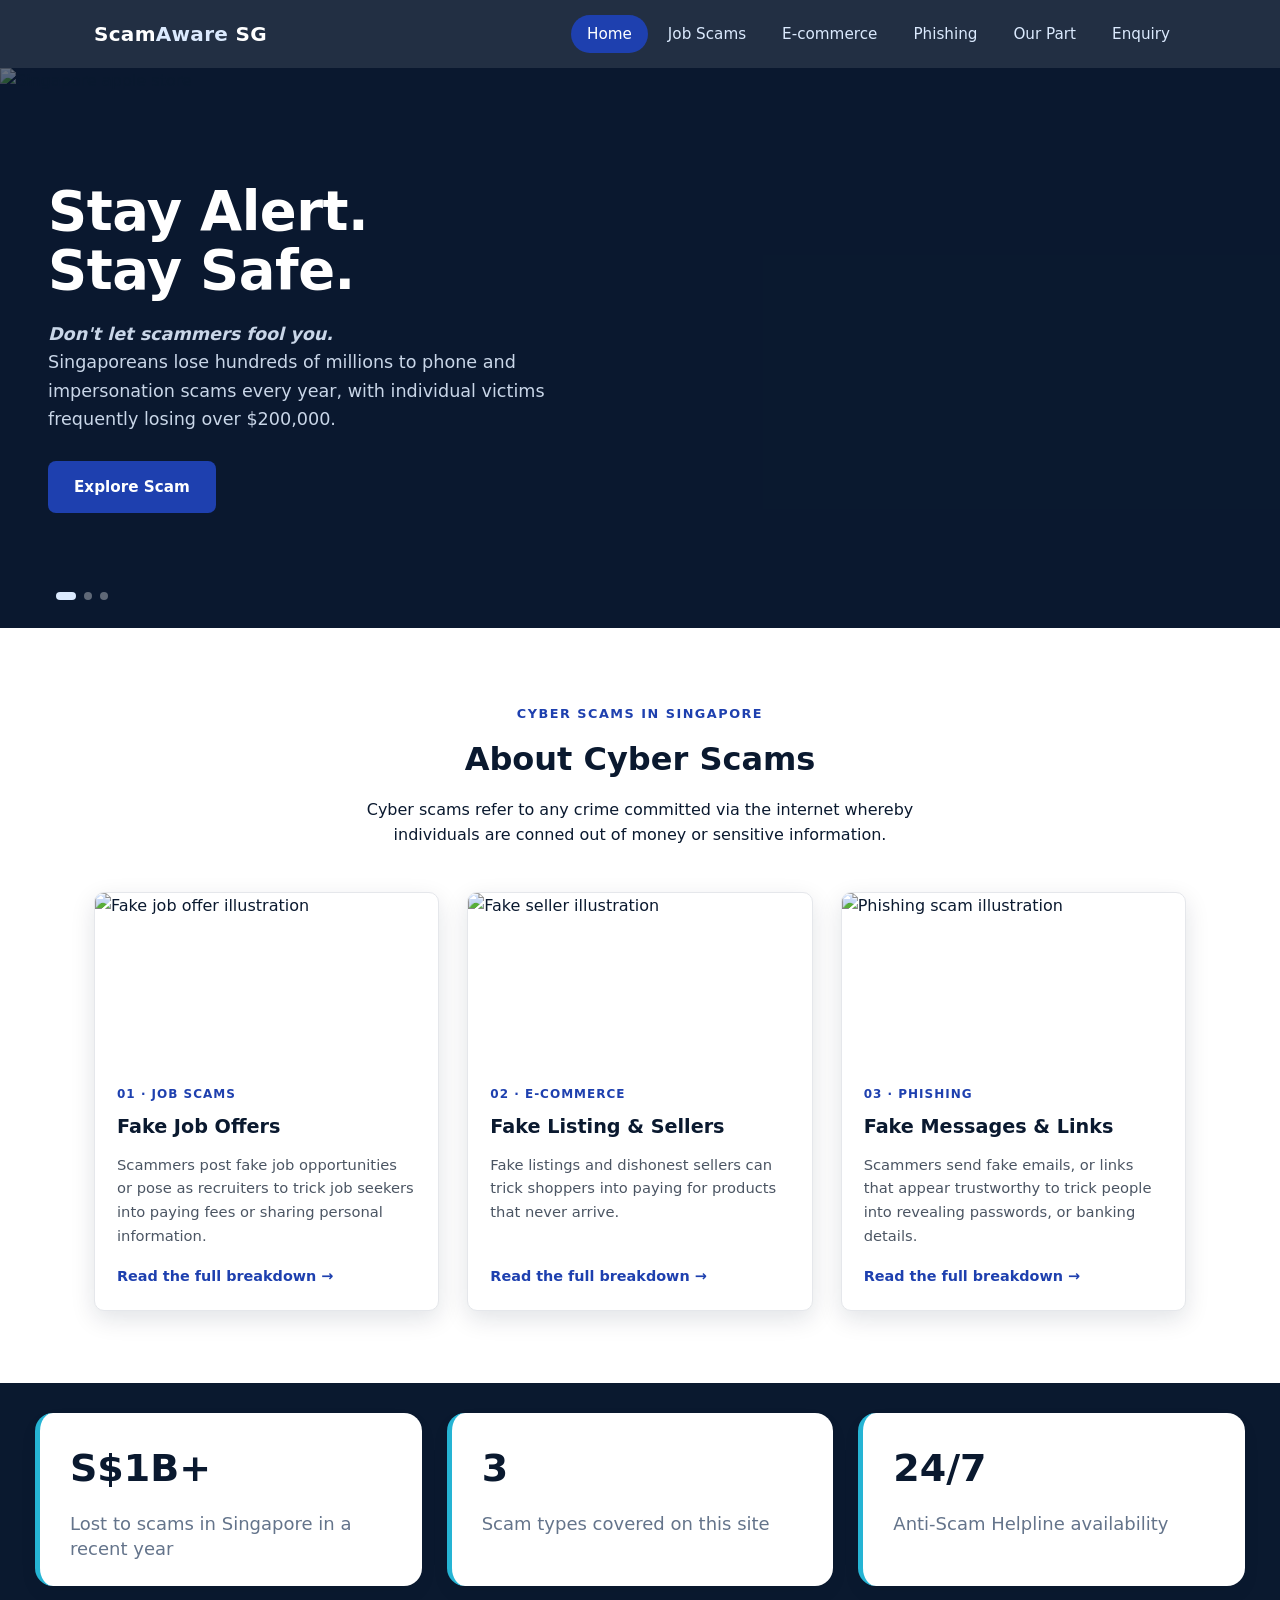
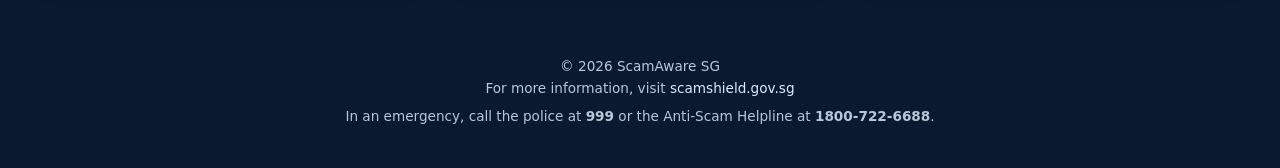
==== index.html @ cfea4fa4 "Update and rename final.html to index.html" ====
<!DOCTYPE html>
<html lang="en">
<head>
<meta charset="UTF-8">
<meta name="viewport" content="width=device-width, initial-scale=1.0">
<title>ScamAware SG</title>
<link rel="stylesheet" href="style.css">
</head>
<body>

<nav class="navbar">
  <div class="container">
    <a href="index.html" class="brand">Scam<span>Aware</span> SG</a>
    <button class="nav-toggle" aria-label="Toggle menu">&#9776;</button>
    <ul class="nav-links">
      <li><a href="index.html" class="active">Home</a></li>
      <li><a href="job_scam.html">Job Scams</a></li>
      <li><a href="e_commerce.html">E-commerce</a></li>
      <li><a href="phishing.html">Phishing</a></li>
      <li><a href="our_part.html">Our Part</a></li>
      <li><a href="enquiry.html">Enquiry</a></li>
    </ul>
  </div>
</nav>

<header class="carousel">
  <div class="slide active">
    <img src="images/apple_nso-marina-bay-sands_exterior_09072020_Full-Bleed-Image.jpg.large.jpg" alt="Singapore apple store">
    <div class="slide-content">
      <h1>Stay Alert. <br> Stay Safe.</h1>
      <p> <strong><em>Don't let scammers fool you.</em></strong><br>
          Singaporeans lose hundreds of millions to phone and impersonation scams every year, 
          with individual victims frequently losing over $200,000.
      </p>
      <a href="#scam_types" class="btn btn-primary">Explore Scam</a>
    </div>
  </div>
  <div class="slide">
    <img src="images/media-centre-masthead-desktop-1920x823.jpg" alt="Marina bay sands at night">
    <div class="slide-content">
      <h1>Are getting scammed?</h1>
      <p>Think something feels suspicious? <br> <strong><em>Send us an enquiry or call us!</em></strong> </p>
      <div class="scam-box">
    <h2>SCAMSHIELD HELPLINE</h2>
        <h3>1799</h3>
      <strong><em>Available 24/7</em></strong> 
  </div>
      <a href="enquiry.html" class="btn btn-primary">Enquiry</a>
    </div>
  </div>
  <div class="slide">
    <img src="images/rogan-yeoh-YKF2coNb2zM-unsplash.jpg" alt="Singapore CBD at night">
    <div class="slide-content">
      <h1>What we can do?</h1>
      <p>Stay alert, check before you trust, and think twice before sending money or sharing personal information.</p>
      <a href="our_part.html" class="btn btn-primary">Find out more!</a>
    </div>
  </div>

  <div class="carousel-footer">
    <div class="carousel-dots">
      <button class="active" aria-label="Slide 1"></button>
      <button aria-label="Slide 2"></button>
      <button aria-label="Slide 3"></button>
    </div>
  </div>
</header>

<section>
  <div class="container">
    <div class="section-heading">
      <span class="eyebrow">Cyber Scams in Singapore</span>
      <h2 id="scam_types">About Cyber Scams</h2>
        Cyber scams refer to any crime committed via the internet whereby <br>
        individuals are conned out of money or sensitive information. 
    </div>

    <div class="card-grid">
      <div class="scam-card">
        <img src="images/20220120_screenshot_tqscam_2.jpg" alt="Fake job offer illustration">
        <div class="scam-card-body">
          <span class="tag">01 · Job Scams</span>
          <h3>Fake Job Offers</h3>
          <p>Scammers post fake job opportunities or pose as recruiters to trick job seekers into paying fees or sharing personal information.</p>
          <a href="job_scam.html" class="link">Read the full breakdown &rarr;</a>
        </div>
      </div>

      <div class="scam-card">
        <img src="images/Screenshot-2025-05-28-at-12.45.13 PM.jpg" alt="Fake seller illustration">
        <div class="scam-card-body">
          <span class="tag">02 · E-commerce</span>
          <h3>Fake Listing & Sellers</h3>
          <p>Fake listings and dishonest sellers can trick shoppers into paying for products that never arrive.</p>
          <a href="e_commerce.html" class="link">Read the full breakdown &rarr;</a>
        </div>
      </div>

      <div class="scam-card">
        <img src="images/photogrid_plus_1640861298872.jpg" alt="Phishing scam illustration">
        <div class="scam-card-body">
          <span class="tag">03 · Phishing</span>
          <h3>Fake Messages & Links</h3>
          <p>Scammers send fake emails, or links that appear trustworthy to trick people into revealing passwords, or banking details.</p>
          <a href="phishing.html" class="link">Read the full breakdown &rarr;</a>
        </div>
      </div>
    </div>
  </div>
</section>


<section class="stats-section">
    <div class="stat-box">
        <h2>S$1B+</h2>
        <p>Lost to scams in Singapore in a recent year</p>
    </div>
    <div class="stat-box">
        <h2>3</h2>
        <p>Scam types covered on this site</p>
    </div>
    <div class="stat-box">
        <h2>24/7</h2>
        <p>Anti-Scam Helpline availability</p>
    </div>
</section>

<footer>
  <div class="container">
    <p>&copy; 2026 ScamAware SG</p>
    <p>For more information, visit <a href="https://www.scamshield.gov.sg" target="_blank">scamshield.gov.sg</a></p>
    <p style="margin-top:6px;">In an emergency, call the police at <strong>999</strong> or the Anti-Scam Helpline at <strong>1800-722-6688</strong>.</p>
  </div>
</footer>

<script src="script.js"></script>
</body>
</html>
---- style.css ----
* { margin: 0; padding: 0; box-sizing: border-box; }
.scam-box {
    width: 100%;
    max-width: 400px;
    padding: 24px;
    border: 1px solid rgba(255, 255, 255, 0.3);
    border-radius: 16px;
    background: rgba(255, 255, 255, 0.08);
    margin-top: 20px;
    margin-bottom: 20px;
}

.stats-section {
    display: flex;
    gap: 25px;
    padding: 30px 35px;
    background: #0a192f;
    border-radius: 0;
}

.stat-box {
    flex: 1;
    background: white;
    padding: 25px 30px;

    border-left: 5px solid #25b4d4;
    border-radius: 18px;

    box-shadow: 0 8px 20px rgba(0, 0, 0, 0.04);
}

.stat-box h2 {
    margin: 0 0 12px;
    font-size: 38px;
    color: #0a192f;
    font-weight: 700;
}

.stat-box p {
    margin: 0;
    font-size: 18px;
    line-height: 1.4;
    color: #64748b;
}    

:root {
  --navy: #0A192F;
  --blue: #1E40AF;
  --light-blue: #DBEAFE;
  --white: #FFFFFF;
  --gray-text: #4B5563;
  --radius: 10px;
  --shadow: 0 8px 24px rgba(10, 25, 47, 0.12);
}

html { scroll-behavior: smooth; }

body {
  font-family: 'Segoe UI', system-ui, -apple-system, sans-serif;
  background: var(--white);
  color: var(--navy);
  line-height: 1.6;
}

a { text-decoration: none; color: inherit; }
ul { list-style: none; }
img { max-width: 100%; display: block; }

.container {
  max-width: 1140px;
  margin: 0 auto;
  padding: 0 24px;
}

.navbar {
  position: sticky;
  top: 0;
  z-index: 100;
  background: rgba(10, 25, 47, 0.9);
  backdrop-filter: blur(10px);
  -webkit-backdrop-filter: blur(10px);
}

.navbar .container {
  display: flex;
  align-items: center;
  justify-content: space-between;
  height: 68px;
}

.brand {
  color: var(--white);
  font-size: 1.25rem;
  font-weight: 700;
  letter-spacing: 0.3px;
}

.brand span { color: var(--light-blue); }

.nav-links {
  display: flex;
  gap: 4px;
}

.nav-links a {
  color: var(--light-blue);
  padding: 10px 16px;
  border-radius: 999px;
  font-size: 0.95rem;
  font-weight: 500;
  transition: background 0.2s ease, color 0.2s ease;
}

.nav-links a:hover,
.nav-links a.active {
  background: var(--blue);
  color: var(--white);
}

.nav-toggle {
  display: none;
  background: none;
  border: none;
  color: var(--white);
  font-size: 1.6rem;
  cursor: pointer;
}

@media (max-width: 800px) {
  .nav-toggle { display: block; }
  .nav-links {
    position: absolute;
    top: 68px;
    left: 0;
    right: 0;
    background: var(--navy);
    flex-direction: column;
    padding: 12px;
    gap: 6px;
    display: none;
  }
  .nav-links.open { display: flex; }
}

.carousel {
  position: relative;
  height: 560px;
  overflow: hidden;
  background: var(--navy);
}

.slide {
  position: absolute;
  inset: 0;
  opacity: 0;
  transition: opacity 0.8s ease-in-out;
  display: flex;
  align-items: center;
}

.slide.active { opacity: 1; }

.slide::before {
  content: "";
  position: absolute;
  inset: 0;
  background: rgba(10, 25, 47, 0.62);
  z-index: 1;
}

.slide img {
  position: absolute;
  inset: 0;
  width: 100%;
  height: 100%;
  object-fit: cover;
  z-index: 0;
}

.slide-content {
  position: relative;
  z-index: 2;
  color: var(--white);
  max-width: 780px;
  padding: 0 48px;
  margin: 0;
  width: 100%;
}

.slide-content .eyebrow {
  display: flex;
  align-items: center;
  gap: 14px;
  color: #C9D6E8;
  font-weight: 600;
  font-size: 0.78rem;
  text-transform: uppercase;
  letter-spacing: 2.5px;
  margin-bottom: 22px;
}

.slide-content .eyebrow::before {
  content: "";
  display: block;
  width: 34px;
  height: 2px;
  background: var(--light-blue);
  flex-shrink: 0;
}

.slide-content h1 {
  font-size: 3.4rem;
  font-weight: 800;
  margin-bottom: 20px;
  line-height: 1.08;
  letter-spacing: -0.5px;
}

.slide-content p {
  color: #C9D6E8;
  margin-bottom: 28px;
  font-size: 1.1rem;
  max-width: 560px;
}

.carousel-footer {
  position: absolute;
  bottom: 0;
  left: 0;
  right: 0;
  z-index: 3;
  display: flex;
  align-items: center;
  gap: 16px;
  padding: 0 48px 28px;
}

.carousel-footer .index-num {
  color: var(--white);
  font-weight: 700;
  font-size: 0.9rem;
  font-variant-numeric: tabular-nums;
  min-width: 22px;
}

.carousel-footer .index-num.next { color: #8494AB; }

.carousel-timeline {
  flex: 1;
  height: 2px;
  background: rgba(255,255,255,0.2);
}

.carousel-dots {
  display: flex;
  gap: 8px;
  margin-left: 8px;
}

.carousel-dots button {
  width: 8px;
  height: 8px;
  border-radius: 50%;
  border: none;
  background: rgba(255,255,255,0.35);
  cursor: pointer;
  padding: 0;
  transition: background 0.2s ease, width 0.2s ease;
}

.carousel-dots button.active { background: var(--light-blue); width: 20px; border-radius: 4px; }

@media (max-width: 800px) {
  .carousel { height: 520px; }
  .slide-content { padding: 0 24px; }
  .slide-content h1 { font-size: 2.2rem; }
  .carousel-footer { padding: 0 24px 22px; flex-wrap: wrap; }
}


.btn {
  display: inline-flex;
  align-items: center;
  gap: 10px;
  padding: 14px 26px;
  border-radius: 8px;
  font-weight: 700;
  font-size: 0.95rem;
  cursor: pointer;
  border: none;
  transition: transform 0.15s ease, box-shadow 0.15s ease;
}

.btn-primary { background: var(--blue); color: var(--white); }
.btn-primary:hover { transform: translateY(-2px); box-shadow: var(--shadow); }

section { padding: 72px 0; }
.section-light { background: var(--light-blue); }

.section-heading {
  text-align: center;
  max-width: 640px;
  margin: 0 auto 44px;
}

.section-heading .eyebrow {
  color: var(--blue);
  font-weight: 700;
  font-size: 0.8rem;
  text-transform: uppercase;
  letter-spacing: 1.5px;
}

.section-heading h2 {
  font-size: 2rem;
  margin: 8px 0 12px;
  color: var(--navy);
}

.section-heading p { color: var(--gray-text); }


.card-grid {
  display: grid;
  grid-template-columns: repeat(3, 1fr);
  gap: 28px;
}

@media (max-width: 800px) {
  .card-grid { grid-template-columns: 1fr; }
}

.scam-card {
  background: var(--white);
  border-radius: var(--radius);
  overflow: hidden;
  box-shadow: var(--shadow);
  border: 1px solid #E5E7EB;
  transition: transform 0.2s ease;
  display: flex;
  flex-direction: column;
}

.card .icon {
  font-size: 32px;
  line-height: 1;
}

.scam-card:hover { transform: translateY(-6px); }

.scam-card img { height: 170px; object-fit: cover; }

.scam-card-body { padding: 22px; display: flex; flex-direction: column; flex: 1; }

.scam-card-body .tag {
  color: var(--blue);
  font-size: 0.75rem;
  font-weight: 700;
  text-transform: uppercase;
  letter-spacing: 1px;
  margin-bottom: 8px;
}

.scam-card-body h3 { font-size: 1.2rem; margin-bottom: 10px; color: var(--navy); }
.scam-card-body p { color: var(--gray-text); font-size: 0.92rem; margin-bottom: 18px; flex: 1; }
.scam-card-body .link { color: var(--blue); font-weight: 600; font-size: 0.9rem; }

@media (max-width: 800px) { .stats-grid { grid-template-columns: 1fr; } }

.detail-hero {
  background: var(--navy);
  color: var(--white);
  padding: 56px 0;
}

.detail-hero .eyebrow {
  color: var(--light-blue);
  font-weight: 700;
  text-transform: uppercase;
  font-size: 0.8rem;
  letter-spacing: 1.5px;
}

.detail-hero h1 { font-size: 2.2rem; margin: 10px 0; }
.detail-hero p { color: #C9D6E8; max-width: 600px; }

.detail-grid {
  display: grid;
  grid-template-columns: 1.1fr 0.9fr;
  gap: 40px;
  align-items: start;
}

@media (max-width: 800px) { .detail-grid { grid-template-columns: 1fr; } }

.detail-grid img { border-radius: var(--radius); box-shadow: var(--shadow); }

.info-block { margin-bottom: 28px; }
.info-block h3 { color: var(--navy); font-size: 1.15rem; margin-bottom: 10px; }
.info-block p { color: var(--gray-text); }

.story-box {
  background: #fff2f4;
  border-left: 4px solid #FF0000;
  border-radius: var(--radius);
  padding: 20px;
  margin-bottom: 28px;
}

.story-box p { color: var(--navy);}
.story-box .attribution { margin-top: 10px; font-style: normal; font-size: 0.85rem; color: var(--gray-text); }

.tip-list li {
  padding: 10px 0 10px 28px;
  position: relative;
  color: var(--gray-text);
  border-bottom: 1px solid #E5E7EB;
}

.tip-list li::before {
  content: "✓";
  position: absolute;
  left: 0;
  color: var(--blue);
  font-weight: 700;
}

.next-link {
  display: inline-flex;
  align-items: center;
  gap: 6px;
  margin-top: 32px;
  color: var(--blue);
  font-weight: 600;
}

.form-wrap {
  max-width: 640px;
  margin: 0 auto;
  background: var(--white);
  border: 1px solid #E5E7EB;
  border-radius: var(--radius);
  box-shadow: var(--shadow);
  padding: 36px;
}

.form-group { margin-bottom: 20px; }

.form-group label {
  display: block;
  font-weight: 600;
  font-size: 0.9rem;
  color: var(--navy);
  margin-bottom: 6px;
}

.form-group input,
.form-group select,
.form-group textarea {
  width: 100%;
  padding: 12px 14px;
  border: 1.5px solid #D1D5DB;
  border-radius: 8px;
  font-size: 0.95rem;
  font-family: inherit;
  transition: border-color 0.15s ease;
}

.form-group input:focus,
.form-group select:focus,
.form-group textarea:focus {
  outline: none;
  border-color: var(--blue);
}

.form-group textarea { resize: vertical; min-height: 100px; }

.error-msg {
  color: #DC2626;
  font-size: 0.82rem;
  margin-top: 5px;
  display: none;
}

.form-group.invalid input,
.form-group.invalid select,
.form-group.invalid textarea { border-color: #DC2626; }

.form-group.invalid .error-msg { display: block; }

.form-status {
  margin-bottom: 20px;
  padding: 12px 16px;
  border-radius: 8px;
  background: #FEE2E2;
  color: #B91C1C;
  font-size: 0.9rem;
  display: none;
}

.form-status.show { display: block; }

.success-wrap {
  max-width: 640px;
  margin: 0 auto;
  text-align: center;
  padding: 60px 0;
}

.success-icon {
  width: 84px;
  height: 84px;
  border-radius: 50%;
  background: var(--light-blue);
  color: var(--blue);
  font-size: 2.4rem;
  display: flex;
  align-items: center;
  justify-content: center;
  margin: 0 auto 24px;
}

.success-message-box {
  background: var(--light-blue);
  border-radius: var(--radius);
  padding: 24px;
  margin: 28px 0;
  text-align: left;
}

.success-message-box p { color: var(--navy); }

.summary-table {
  width: 100%;
  margin-top: 20px;
  border-collapse: collapse;
  text-align: left;
}

.summary-table td {
  padding: 10px 0;
  border-bottom: 1px solid #E5E7EB;
  color: var(--gray-text);
  font-size: 0.92rem;
}

.summary-table td:first-child { font-weight: 600; color: var(--navy); width: 40%; }

footer {
  background: var(--navy);
  color: #B9C6D9;
  padding: 40px 0;
  text-align: center;
  font-size: 0.85rem;
}

footer a { color: var(--light-blue); }
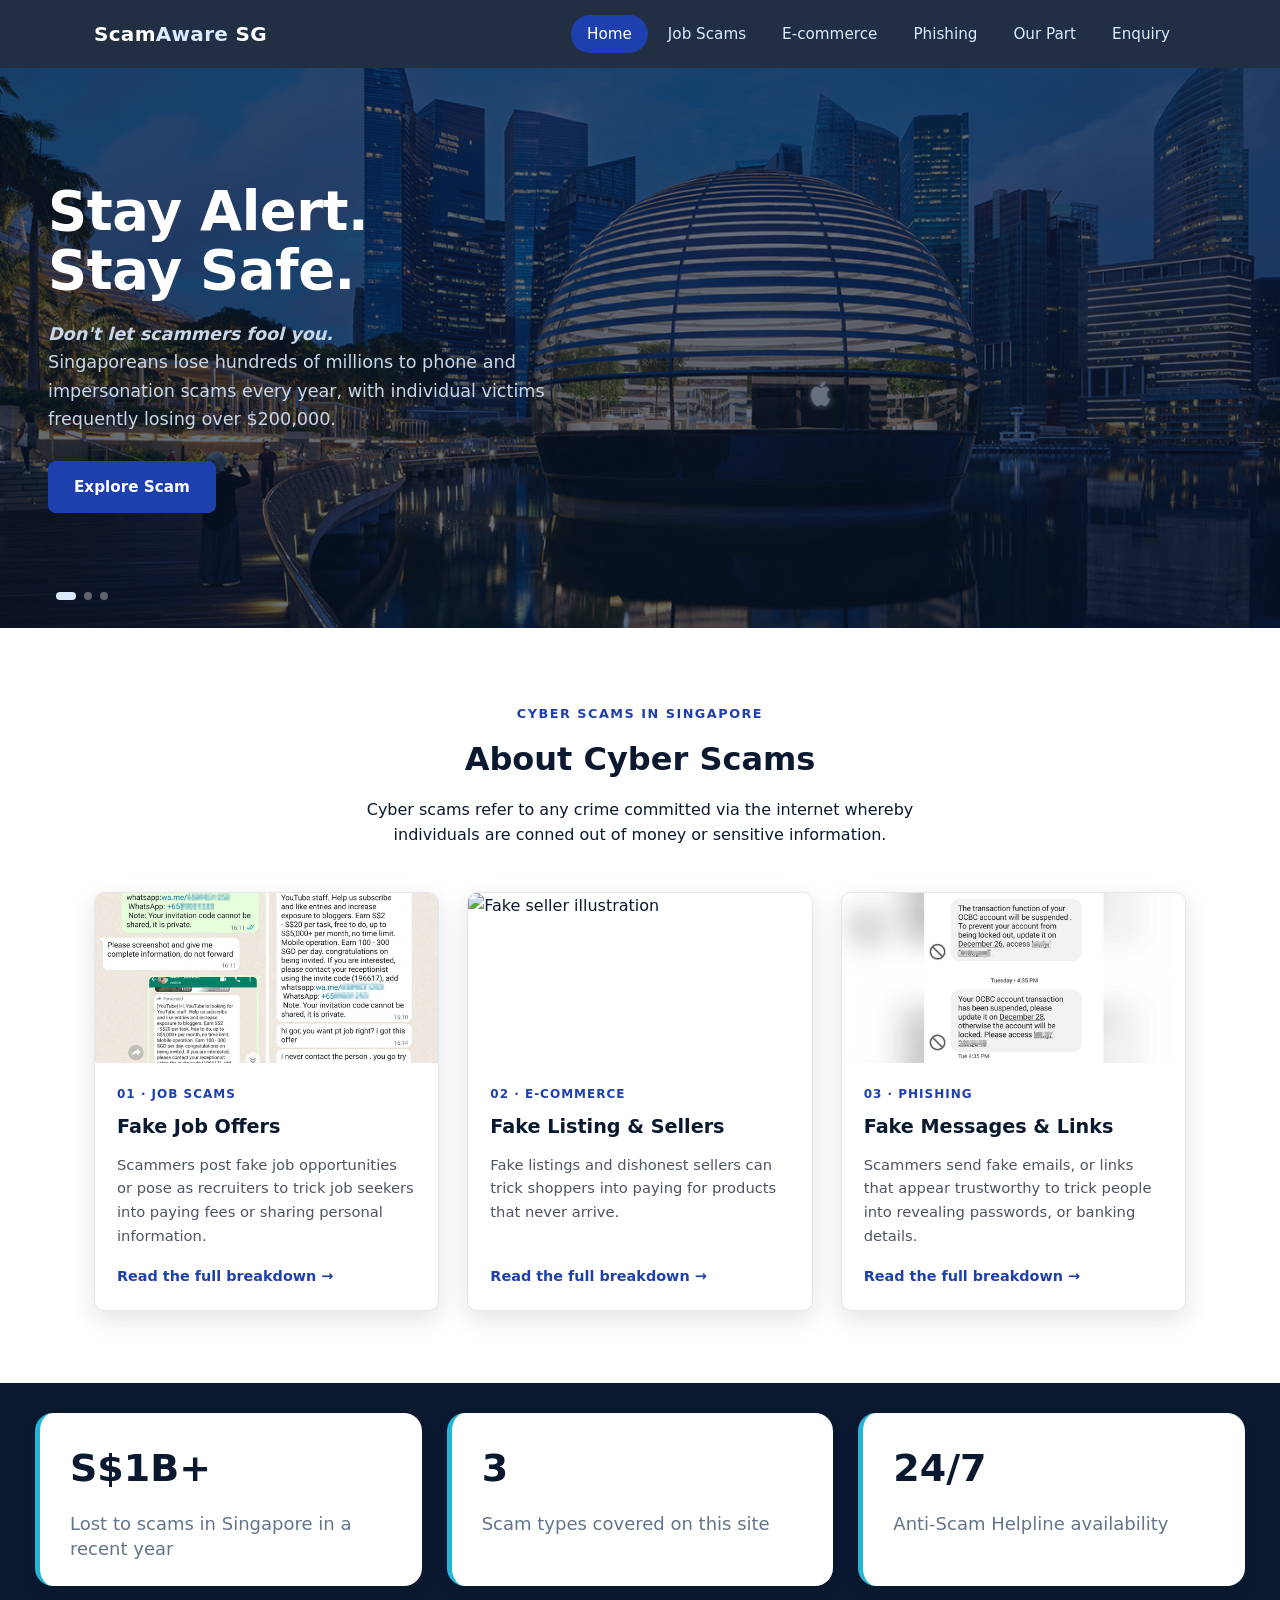
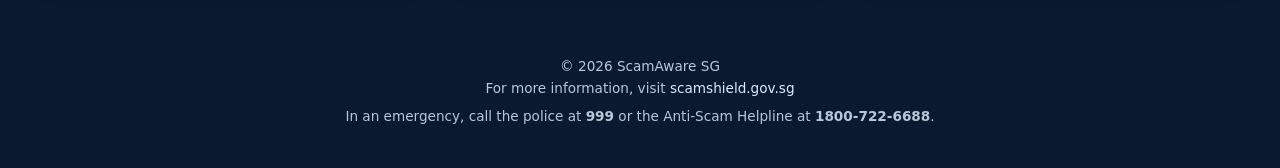
==== commit 277cd3fe: "Update index.html" ====
--- a/index.html
+++ b/index.html
@@ -25,7 +25,7 @@
 
 <header class="carousel">
   <div class="slide active">
-    <img src="images/apple_nso-marina-bay-sands_exterior_09072020_Full-Bleed-Image.jpg.large.jpg" alt="Singapore apple store">
+    <img src="apple_nso-marina-bay-sands_exterior_09072020_Full-Bleed-Image.jpg.large.jpg" alt="Singapore apple store">
     <div class="slide-content">
       <h1>Stay Alert. <br> Stay Safe.</h1>
       <p> <strong><em>Don't let scammers fool you.</em></strong><br>
@@ -36,7 +36,7 @@
     </div>
   </div>
   <div class="slide">
-    <img src="images/media-centre-masthead-desktop-1920x823.jpg" alt="Marina bay sands at night">
+    <img src="media-centre-masthead-desktop-1920x823.jpg" alt="Marina bay sands at night">
     <div class="slide-content">
       <h1>Are getting scammed?</h1>
       <p>Think something feels suspicious? <br> <strong><em>Send us an enquiry or call us!</em></strong> </p>
@@ -49,7 +49,7 @@
     </div>
   </div>
   <div class="slide">
-    <img src="images/rogan-yeoh-YKF2coNb2zM-unsplash.jpg" alt="Singapore CBD at night">
+    <img src="rogan-yeoh-YKF2coNb2zM-unsplash.jpg" alt="Singapore CBD at night">
     <div class="slide-content">
       <h1>What we can do?</h1>
       <p>Stay alert, check before you trust, and think twice before sending money or sharing personal information.</p>
@@ -77,7 +77,7 @@
 
     <div class="card-grid">
       <div class="scam-card">
-        <img src="images/20220120_screenshot_tqscam_2.jpg" alt="Fake job offer illustration">
+        <img src="20220120_screenshot_tqscam_2.jpg" alt="Fake job offer illustration">
         <div class="scam-card-body">
           <span class="tag">01 · Job Scams</span>
           <h3>Fake Job Offers</h3>
@@ -87,7 +87,7 @@
       </div>
 
       <div class="scam-card">
-        <img src="images/Screenshot-2025-05-28-at-12.45.13 PM.jpg" alt="Fake seller illustration">
+        <img src="Screenshot-2025-05-28-at-12.45.13 PM.jpg" alt="Fake seller illustration">
         <div class="scam-card-body">
           <span class="tag">02 · E-commerce</span>
           <h3>Fake Listing & Sellers</h3>
@@ -97,7 +97,7 @@
       </div>
 
       <div class="scam-card">
-        <img src="images/photogrid_plus_1640861298872.jpg" alt="Phishing scam illustration">
+        <img src="photogrid_plus_1640861298872.jpg" alt="Phishing scam illustration">
         <div class="scam-card-body">
           <span class="tag">03 · Phishing</span>
           <h3>Fake Messages & Links</h3>
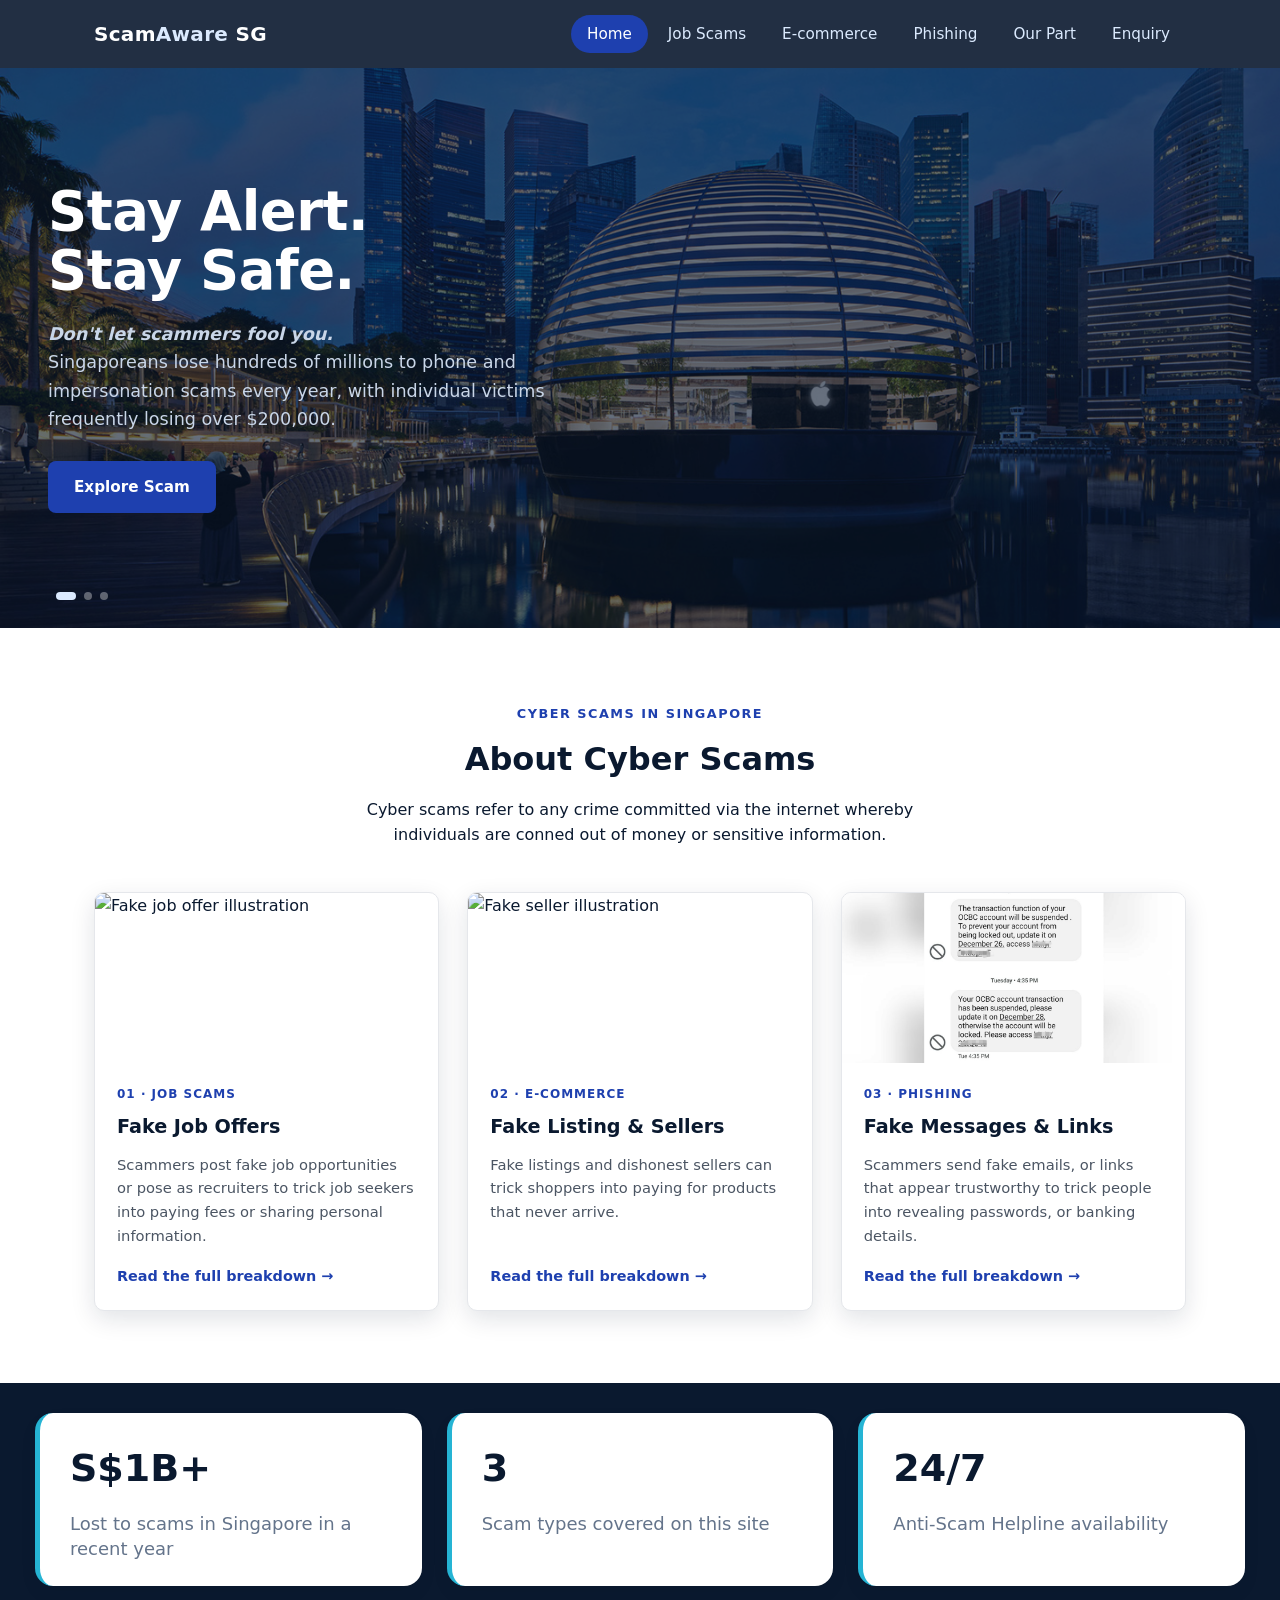
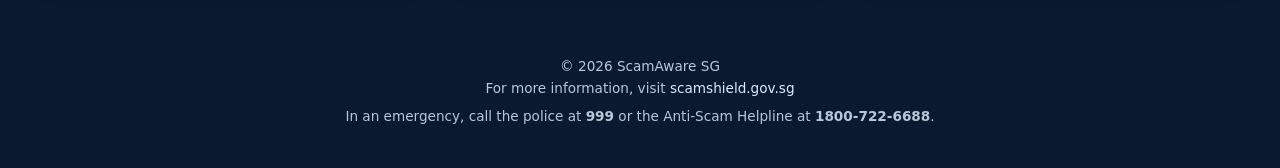
==== commit d393c043: "Update index.html" ====
--- a/index.html
+++ b/index.html
@@ -77,7 +77,7 @@
 
     <div class="card-grid">
       <div class="scam-card">
-        <img src="20220120_screenshot_tqscam_2.jpg" alt="Fake job offer illustration">
+        <img src="https://www.aosbath.com/wp-content/uploads/2025/05/Screenshot-2025-05-28-at-12.45.13%E2%80%AFPM.jpg" alt="Fake job offer illustration">
         <div class="scam-card-body">
           <span class="tag">01 · Job Scams</span>
           <h3>Fake Job Offers</h3>
